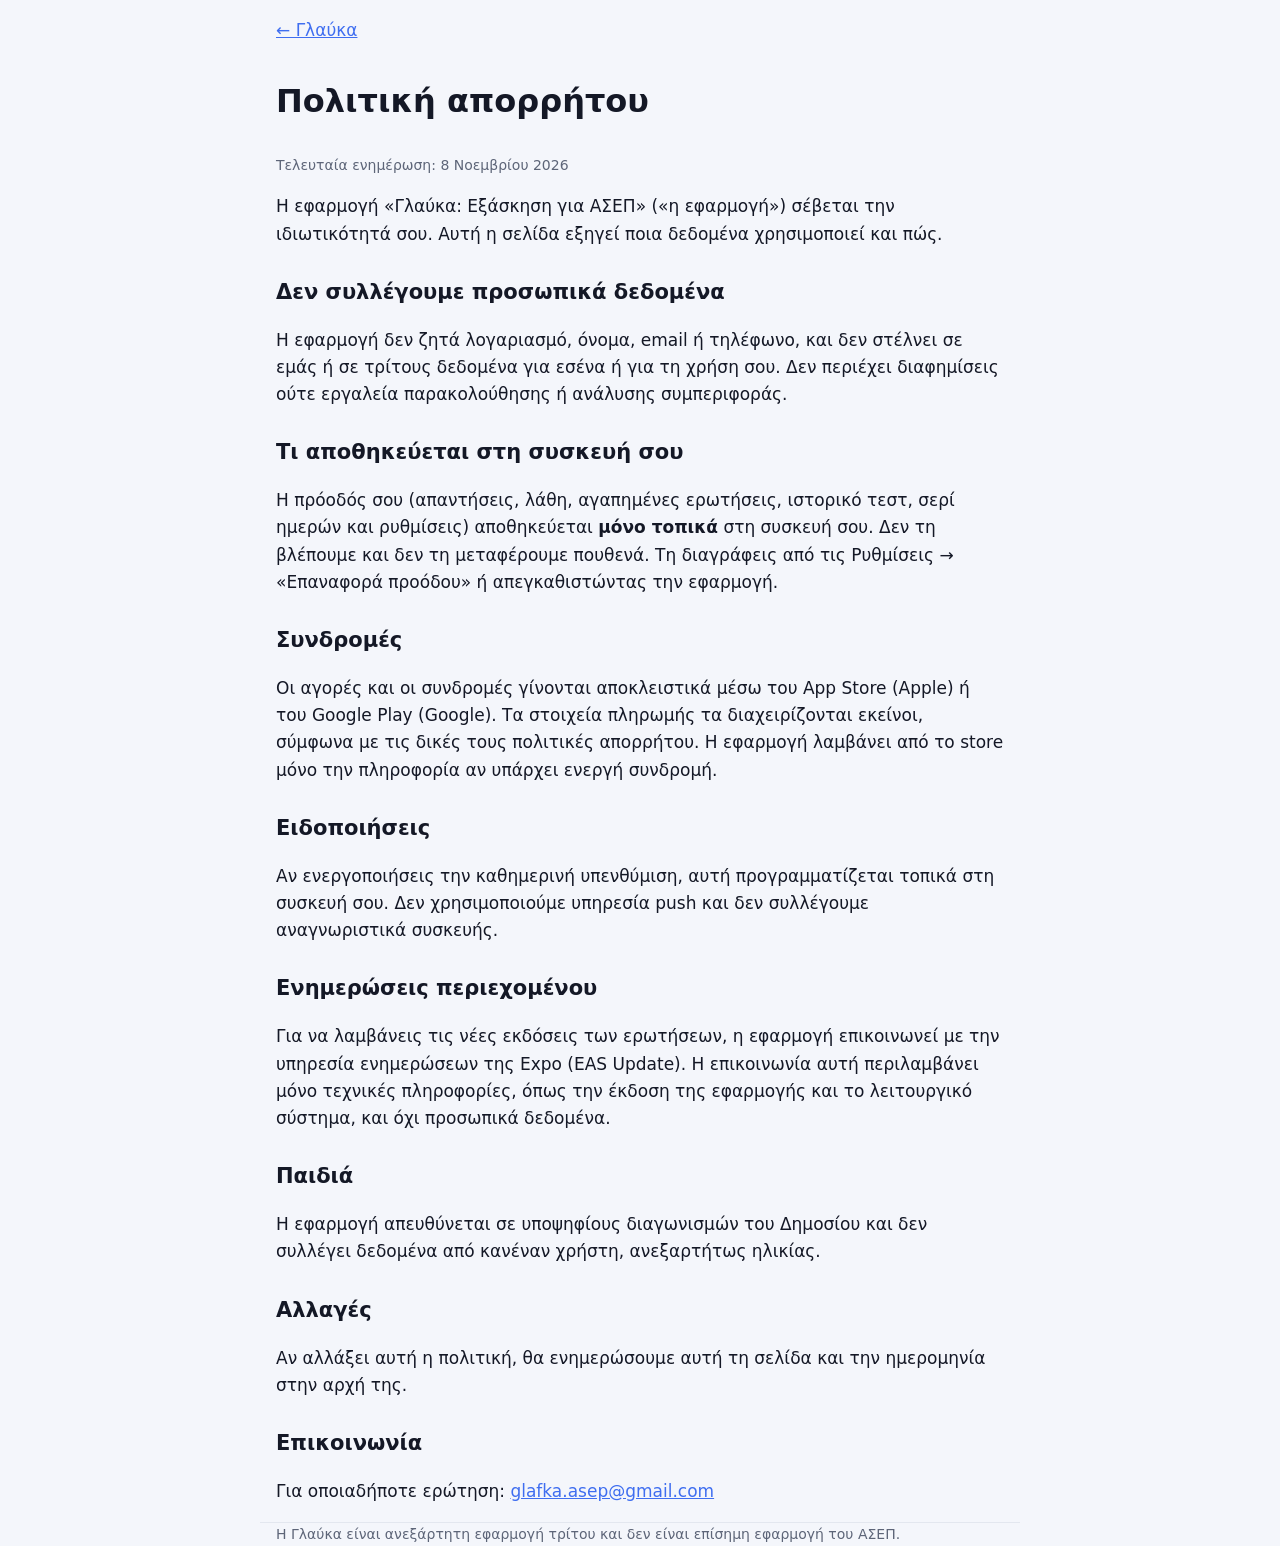
==== privacy.html @ 24b4c6bb "Site της Γλαύκας" ====
<!doctype html>
<html lang="el">
<head>
  <meta charset="utf-8">
  <meta name="viewport" content="width=device-width, initial-scale=1">
  <title>Πολιτική απορρήτου · Γλαύκα</title>
  <link rel="icon" href="icon.png">
  <link rel="stylesheet" href="style.css">
</head>
<body>
  <main class="wrap">
    <article>
      <p><a href="index.html">← Γλαύκα</a></p>
      <h1>Πολιτική απορρήτου</h1>
      <p class="note">Τελευταία ενημέρωση: 8 Νοεμβρίου 2026</p>

      <p>Η εφαρμογή «Γλαύκα: Εξάσκηση για ΑΣΕΠ» («η εφαρμογή») σέβεται την ιδιωτικότητά σου. Αυτή η σελίδα εξηγεί ποια
        δεδομένα χρησιμοποιεί και πώς.</p>

      <h2>Δεν συλλέγουμε προσωπικά δεδομένα</h2>
      <p>Η εφαρμογή δεν ζητά λογαριασμό, όνομα, email ή τηλέφωνο, και δεν στέλνει σε εμάς ή σε τρίτους δεδομένα για εσένα
        ή για τη χρήση σου. Δεν περιέχει διαφημίσεις ούτε εργαλεία παρακολούθησης ή ανάλυσης συμπεριφοράς.</p>

      <h2>Τι αποθηκεύεται στη συσκευή σου</h2>
      <p>Η πρόοδός σου (απαντήσεις, λάθη, αγαπημένες ερωτήσεις, ιστορικό τεστ, σερί ημερών και ρυθμίσεις) αποθηκεύεται
        <strong>μόνο τοπικά</strong> στη συσκευή σου. Δεν τη βλέπουμε και δεν τη μεταφέρουμε πουθενά. Τη διαγράφεις από
        τις Ρυθμίσεις → «Επαναφορά προόδου» ή απεγκαθιστώντας την εφαρμογή.</p>

      <h2>Συνδρομές</h2>
      <p>Οι αγορές και οι συνδρομές γίνονται αποκλειστικά μέσω του App Store (Apple) ή του Google Play (Google). Τα
        στοιχεία πληρωμής τα διαχειρίζονται εκείνοι, σύμφωνα με τις δικές τους πολιτικές απορρήτου. Η εφαρμογή λαμβάνει
        από το store μόνο την πληροφορία αν υπάρχει ενεργή συνδρομή.</p>

      <h2>Ειδοποιήσεις</h2>
      <p>Αν ενεργοποιήσεις την καθημερινή υπενθύμιση, αυτή προγραμματίζεται τοπικά στη συσκευή σου. Δεν χρησιμοποιούμε
        υπηρεσία push και δεν συλλέγουμε αναγνωριστικά συσκευής.</p>

      <h2>Ενημερώσεις περιεχομένου</h2>
      <p>Για να λαμβάνεις τις νέες εκδόσεις των ερωτήσεων, η εφαρμογή επικοινωνεί με την υπηρεσία ενημερώσεων της Expo
        (EAS Update). Η επικοινωνία αυτή περιλαμβάνει μόνο τεχνικές πληροφορίες, όπως την έκδοση της εφαρμογής και το
        λειτουργικό σύστημα, και όχι προσωπικά δεδομένα.</p>

      <h2>Παιδιά</h2>
      <p>Η εφαρμογή απευθύνεται σε υποψηφίους διαγωνισμών του Δημοσίου και δεν συλλέγει δεδομένα από κανέναν χρήστη,
        ανεξαρτήτως ηλικίας.</p>

      <h2>Αλλαγές</h2>
      <p>Αν αλλάξει αυτή η πολιτική, θα ενημερώσουμε αυτή τη σελίδα και την ημερομηνία στην αρχή της.</p>

      <h2>Επικοινωνία</h2>
      <p>Για οποιαδήποτε ερώτηση: <a href="mailto:glafka.asep@gmail.com">glafka.asep@gmail.com</a></p>
    </article>
  </main>
  <footer class="wrap">Η Γλαύκα είναι ανεξάρτητη εφαρμογή τρίτου και δεν είναι επίσημη εφαρμογή του ΑΣΕΠ.</footer>
</body>
</html>
---- style.css ----
:root {
  --bg: #f4f6fb;
  --card: #ffffff;
  --text: #141826;
  --muted: #5d6578;
  --primary: #3f6ef0;
  --border: #e3e7ef;
  --hero-top: #7fa8ff;
  --hero-bottom: #4f7ef7;
}
@media (prefers-color-scheme: dark) {
  :root {
    --bg: #0e1118;
    --card: #191d28;
    --text: #f2f4f8;
    --muted: #a3abbd;
    --primary: #8aa6ff;
    --border: #2a2f3d;
  }
}
* { box-sizing: border-box; }
body {
  margin: 0;
  background: var(--bg);
  color: var(--text);
  font: 17px/1.6 system-ui, -apple-system, "Segoe UI", Roboto, sans-serif;
}
a { color: var(--primary); }
.wrap { max-width: 760px; margin: 0 auto; padding: 0 16px; }
header.hero {
  background: linear-gradient(var(--hero-top), var(--hero-bottom));
  color: #fff;
  text-align: center;
  padding: 48px 16px 40px;
}
.hero img { width: 140px; height: 140px; border-radius: 32px; box-shadow: 0 10px 30px rgba(20, 30, 90, .25); }
.hero h1 { font-size: 44px; margin: 16px 0 4px; }
.hero p { font-size: 20px; margin: 0 auto; max-width: 520px; }
.badges { margin-top: 24px; display: flex; gap: 12px; justify-content: center; flex-wrap: wrap; }
.badge {
  background: #111;
  color: #fff;
  padding: 10px 18px;
  border-radius: 12px;
  font-weight: 600;
  text-decoration: none;
}
.badge.soon { opacity: .75; }
.grid { display: grid; grid-template-columns: repeat(auto-fit, minmax(220px, 1fr)); gap: 12px; margin: 32px 0; }
.card { background: var(--card); border: 1px solid var(--border); border-radius: 16px; padding: 16px 18px; }
.card h3 { margin: 0 0 4px; font-size: 18px; }
.card p { margin: 0; color: var(--muted); }
.note { color: var(--muted); font-size: 14px; }
footer { border-top: 1px solid var(--border); margin-top: 40px; padding: 24px 0 40px; font-size: 14px; color: var(--muted); }
article h1 { font-size: 32px; margin-top: 32px; }
article h2 { font-size: 21px; margin-top: 28px; }
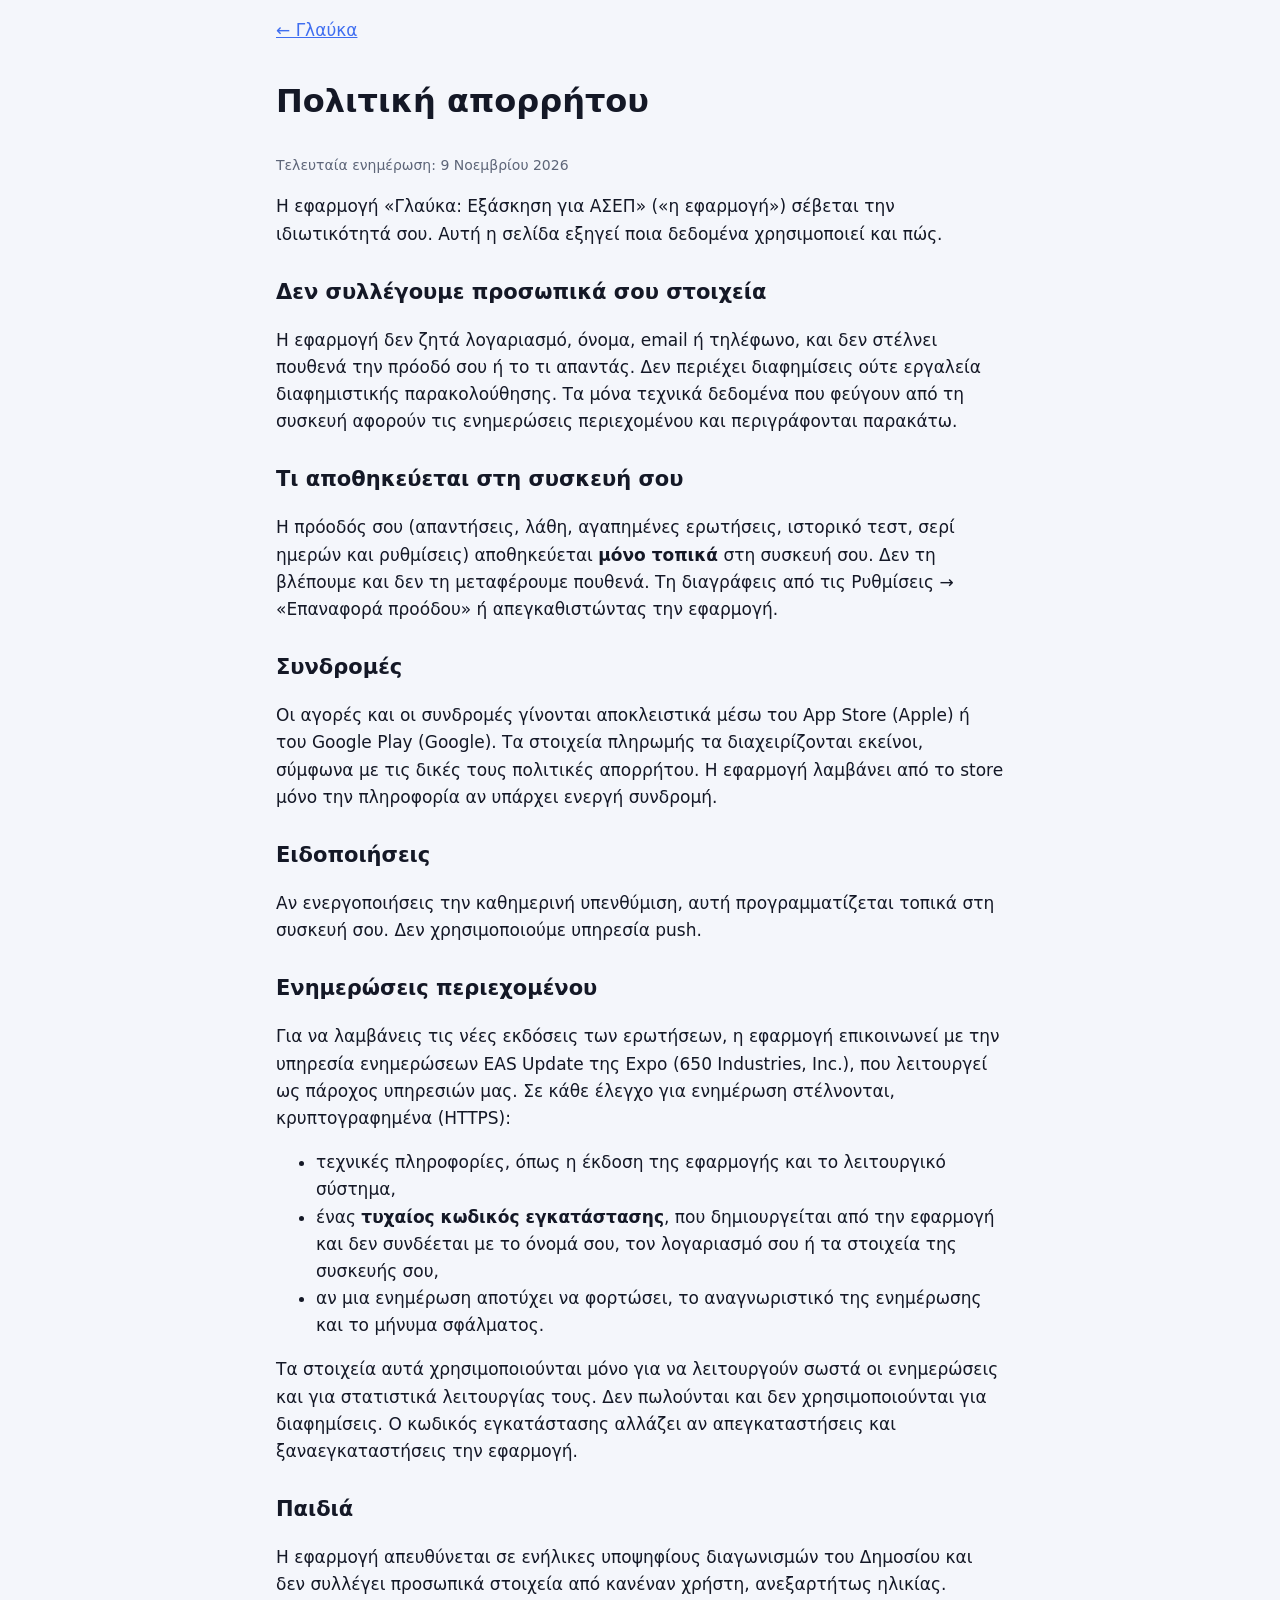
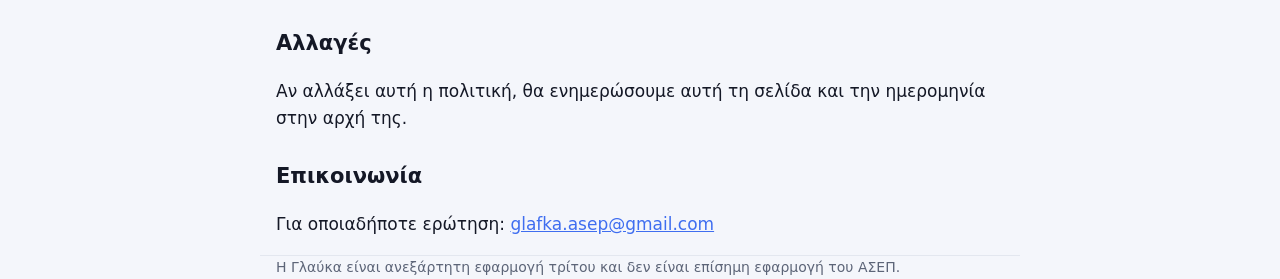
==== commit c0769f5a: "Ενημέρωση πολιτικής απορρήτου" ====
--- a/privacy.html
+++ b/privacy.html
@@ -12,14 +12,15 @@
     <article>
       <p><a href="index.html">← Γλαύκα</a></p>
       <h1>Πολιτική απορρήτου</h1>
-      <p class="note">Τελευταία ενημέρωση: 8 Νοεμβρίου 2026</p>
+      <p class="note">Τελευταία ενημέρωση: 9 Νοεμβρίου 2026</p>
 
       <p>Η εφαρμογή «Γλαύκα: Εξάσκηση για ΑΣΕΠ» («η εφαρμογή») σέβεται την ιδιωτικότητά σου. Αυτή η σελίδα εξηγεί ποια
         δεδομένα χρησιμοποιεί και πώς.</p>
 
-      <h2>Δεν συλλέγουμε προσωπικά δεδομένα</h2>
-      <p>Η εφαρμογή δεν ζητά λογαριασμό, όνομα, email ή τηλέφωνο, και δεν στέλνει σε εμάς ή σε τρίτους δεδομένα για εσένα
-        ή για τη χρήση σου. Δεν περιέχει διαφημίσεις ούτε εργαλεία παρακολούθησης ή ανάλυσης συμπεριφοράς.</p>
+      <h2>Δεν συλλέγουμε προσωπικά σου στοιχεία</h2>
+      <p>Η εφαρμογή δεν ζητά λογαριασμό, όνομα, email ή τηλέφωνο, και δεν στέλνει πουθενά την πρόοδό σου ή το τι
+        απαντάς. Δεν περιέχει διαφημίσεις ούτε εργαλεία διαφημιστικής παρακολούθησης. Τα μόνα τεχνικά δεδομένα που
+        φεύγουν από τη συσκευή αφορούν τις ενημερώσεις περιεχομένου και περιγράφονται παρακάτω.</p>
 
       <h2>Τι αποθηκεύεται στη συσκευή σου</h2>
       <p>Η πρόοδός σου (απαντήσεις, λάθη, αγαπημένες ερωτήσεις, ιστορικό τεστ, σερί ημερών και ρυθμίσεις) αποθηκεύεται
@@ -33,16 +34,25 @@
 
       <h2>Ειδοποιήσεις</h2>
       <p>Αν ενεργοποιήσεις την καθημερινή υπενθύμιση, αυτή προγραμματίζεται τοπικά στη συσκευή σου. Δεν χρησιμοποιούμε
-        υπηρεσία push και δεν συλλέγουμε αναγνωριστικά συσκευής.</p>
+        υπηρεσία push.</p>
 
       <h2>Ενημερώσεις περιεχομένου</h2>
-      <p>Για να λαμβάνεις τις νέες εκδόσεις των ερωτήσεων, η εφαρμογή επικοινωνεί με την υπηρεσία ενημερώσεων της Expo
-        (EAS Update). Η επικοινωνία αυτή περιλαμβάνει μόνο τεχνικές πληροφορίες, όπως την έκδοση της εφαρμογής και το
-        λειτουργικό σύστημα, και όχι προσωπικά δεδομένα.</p>
+      <p>Για να λαμβάνεις τις νέες εκδόσεις των ερωτήσεων, η εφαρμογή επικοινωνεί με την υπηρεσία ενημερώσεων EAS
+        Update της Expo (650 Industries, Inc.), που λειτουργεί ως πάροχος υπηρεσιών μας. Σε κάθε έλεγχο για ενημέρωση
+        στέλνονται, κρυπτογραφημένα (HTTPS):</p>
+      <ul>
+        <li>τεχνικές πληροφορίες, όπως η έκδοση της εφαρμογής και το λειτουργικό σύστημα,</li>
+        <li>ένας <strong>τυχαίος κωδικός εγκατάστασης</strong>, που δημιουργείται από την εφαρμογή και δεν συνδέεται με το
+          όνομά σου, τον λογαριασμό σου ή τα στοιχεία της συσκευής σου,</li>
+        <li>αν μια ενημέρωση αποτύχει να φορτώσει, το αναγνωριστικό της ενημέρωσης και το μήνυμα σφάλματος.</li>
+      </ul>
+      <p>Τα στοιχεία αυτά χρησιμοποιούνται μόνο για να λειτουργούν σωστά οι ενημερώσεις και για στατιστικά λειτουργίας
+        τους. Δεν πωλούνται και δεν χρησιμοποιούνται για διαφημίσεις. Ο κωδικός εγκατάστασης αλλάζει αν
+        απεγκαταστήσεις και ξαναεγκαταστήσεις την εφαρμογή.</p>
 
       <h2>Παιδιά</h2>
-      <p>Η εφαρμογή απευθύνεται σε υποψηφίους διαγωνισμών του Δημοσίου και δεν συλλέγει δεδομένα από κανέναν χρήστη,
-        ανεξαρτήτως ηλικίας.</p>
+      <p>Η εφαρμογή απευθύνεται σε ενήλικες υποψηφίους διαγωνισμών του Δημοσίου και δεν συλλέγει προσωπικά στοιχεία από
+        κανέναν χρήστη, ανεξαρτήτως ηλικίας.</p>
 
       <h2>Αλλαγές</h2>
       <p>Αν αλλάξει αυτή η πολιτική, θα ενημερώσουμε αυτή τη σελίδα και την ημερομηνία στην αρχή της.</p>
